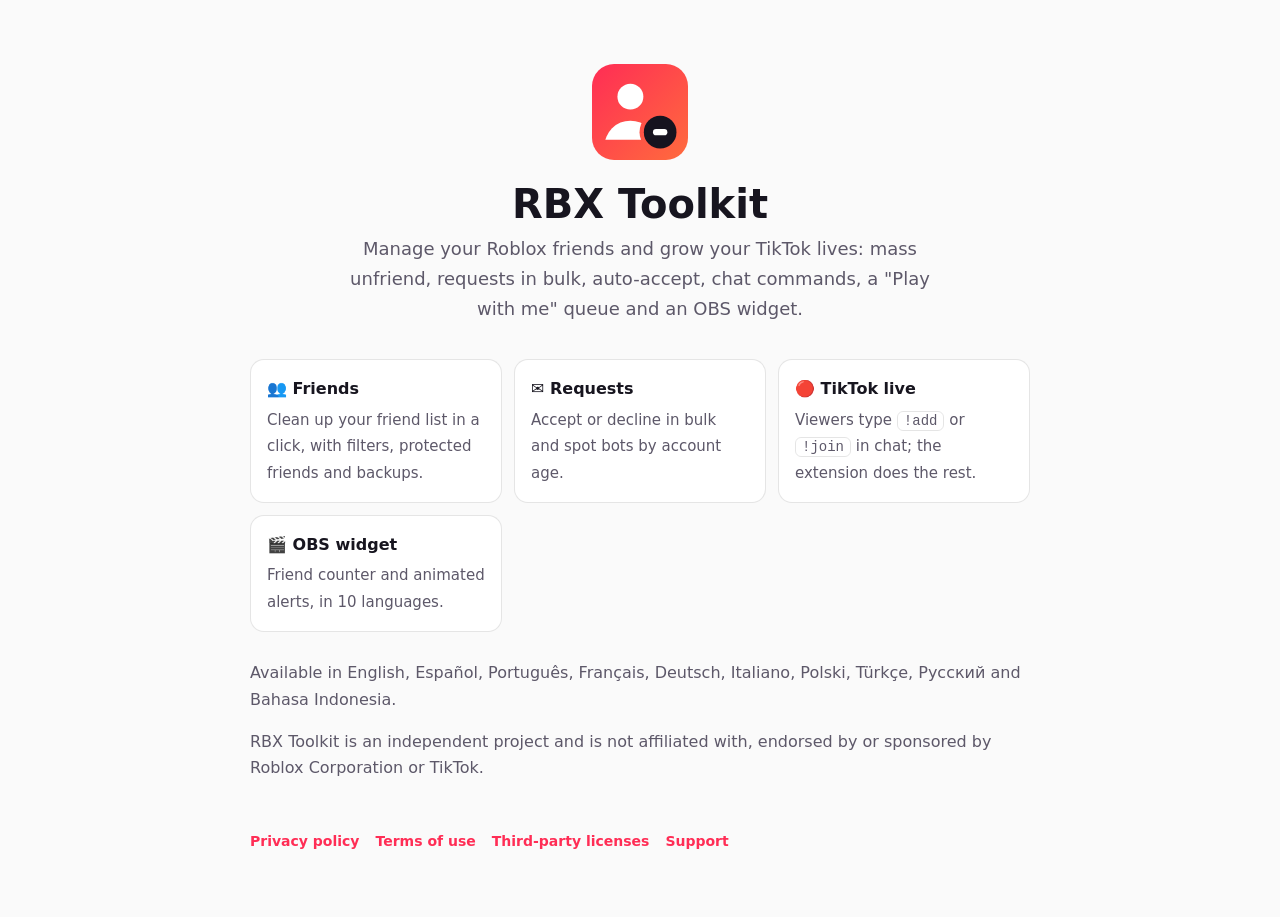
==== home.html @ 967f99e8 "Widget cifrato end-to-end, sito e pagine legali - Il widget decifra gli eventi AES-GCM con la chiave" ====
<!doctype html>
<html lang="en">
<head>
<meta charset="utf-8">
<meta name="viewport" content="width=device-width, initial-scale=1">
<title>RBX Toolkit</title>
<meta name="description" content="Roblox friend manager and TikTok live tools: mass unfriend, auto-accept requests, chat commands, OBS widget.">
<link rel="icon" href="logo.svg">
<link rel="stylesheet" href="legal.css">
<style>
  .hero { text-align: center; padding: 32px 0 8px; }
  .hero img { width: 96px; height: 96px; }
  .hero h1 { font-size: 40px; margin: 12px 0 6px; }
  .hero p { color: var(--muted); font-size: 18px; max-width: 620px; margin: 0 auto; }
  .grid { display: grid; grid-template-columns: repeat(auto-fit, minmax(230px, 1fr)); gap: 12px; margin-top: 28px; }
  .card { background: var(--surface); border: 1px solid var(--border); border-radius: 14px; padding: 16px; }
  .card strong { display: block; margin-bottom: 4px; }
  .card span { color: var(--muted); font-size: 15px; }
</style>
</head>
<body>
<main>
  <div class="hero">
    <img src="logo.svg" alt="">
    <h1>RBX Toolkit</h1>
    <p>Manage your Roblox friends and grow your TikTok lives: mass unfriend, requests in bulk, auto-accept, chat commands, a "Play with me" queue and an OBS widget.</p>
  </div>
  <div class="grid">
    <div class="card"><strong>👥 Friends</strong><span>Clean up your friend list in a click, with filters, protected friends and backups.</span></div>
    <div class="card"><strong>✉️ Requests</strong><span>Accept or decline in bulk and spot bots by account age.</span></div>
    <div class="card"><strong>🔴 TikTok live</strong><span>Viewers type <code>!add</code> or <code>!join</code> in chat; the extension does the rest.</span></div>
    <div class="card"><strong>🎬 OBS widget</strong><span>Friend counter and animated alerts, in 10 languages.</span></div>
  </div>
  <p class="muted" style="margin-top:28px">Available in English, Español, Português, Français, Deutsch, Italiano, Polski, Türkçe, Русский and Bahasa Indonesia.</p>
  <p class="muted">RBX Toolkit is an independent project and is not affiliated with, endorsed by or sponsored by Roblox Corporation or TikTok.</p>
  <footer><div class="links"><a href="privacy.html">Privacy policy</a><a href="terms.html">Terms of use</a><a href="licenses.html">Third-party licenses</a><a href="https://github.com/MichyLuna/rbx-toolkit-widget/issues">Support</a></div></footer>
</main>
</body>
</html>
---- legal.css ----
:root { --bg: #0e0d13; --surface: #17151f; --text: #f1eff7; --muted: #a39db4; --accent: #ff2d55; --border: rgba(255, 255, 255, .08); }
@media (prefers-color-scheme: light) {
  :root { --bg: #fafafa; --surface: #ffffff; --text: #17151f; --muted: #5d5869; --border: rgba(0, 0, 0, .1); }
}
* { box-sizing: border-box; }
body { margin: 0; background: var(--bg); color: var(--text); font: 16px/1.65 "Segoe UI", system-ui, -apple-system, sans-serif; }
main { max-width: 820px; margin: 0 auto; padding: 32px 20px 64px; }
header { display: flex; align-items: center; gap: 12px; margin-bottom: 8px; }
header img { width: 44px; height: 44px; }
header a { color: inherit; text-decoration: none; font-weight: 700; font-size: 18px; }
nav.lang { display: flex; gap: 8px; margin: 18px 0 8px; flex-wrap: wrap; }
nav.lang a, .links a { color: var(--accent); text-decoration: none; font-weight: 600; }
h1 { font-size: 30px; line-height: 1.2; margin: 18px 0 4px; }
h2 { font-size: 20px; margin: 32px 0 8px; }
h3 { font-size: 16px; margin: 20px 0 6px; }
p, li { color: var(--text); }
.muted { color: var(--muted); }
a { color: var(--accent); }
section.lang-block { border-top: 1px solid var(--border); margin-top: 40px; padding-top: 8px; }
table { width: 100%; border-collapse: collapse; margin: 12px 0; font-size: 15px; }
th, td { text-align: left; vertical-align: top; padding: 8px 10px; border-bottom: 1px solid var(--border); }
th { color: var(--muted); font-weight: 600; }
code { background: var(--surface); border: 1px solid var(--border); border-radius: 6px; padding: 1px 6px; font-size: 14px; }
.box { background: var(--surface); border: 1px solid var(--border); border-radius: 14px; padding: 16px 18px; margin: 16px 0; }
footer { margin-top: 48px; color: var(--muted); font-size: 14px; }
.links { display: flex; gap: 16px; flex-wrap: wrap; }
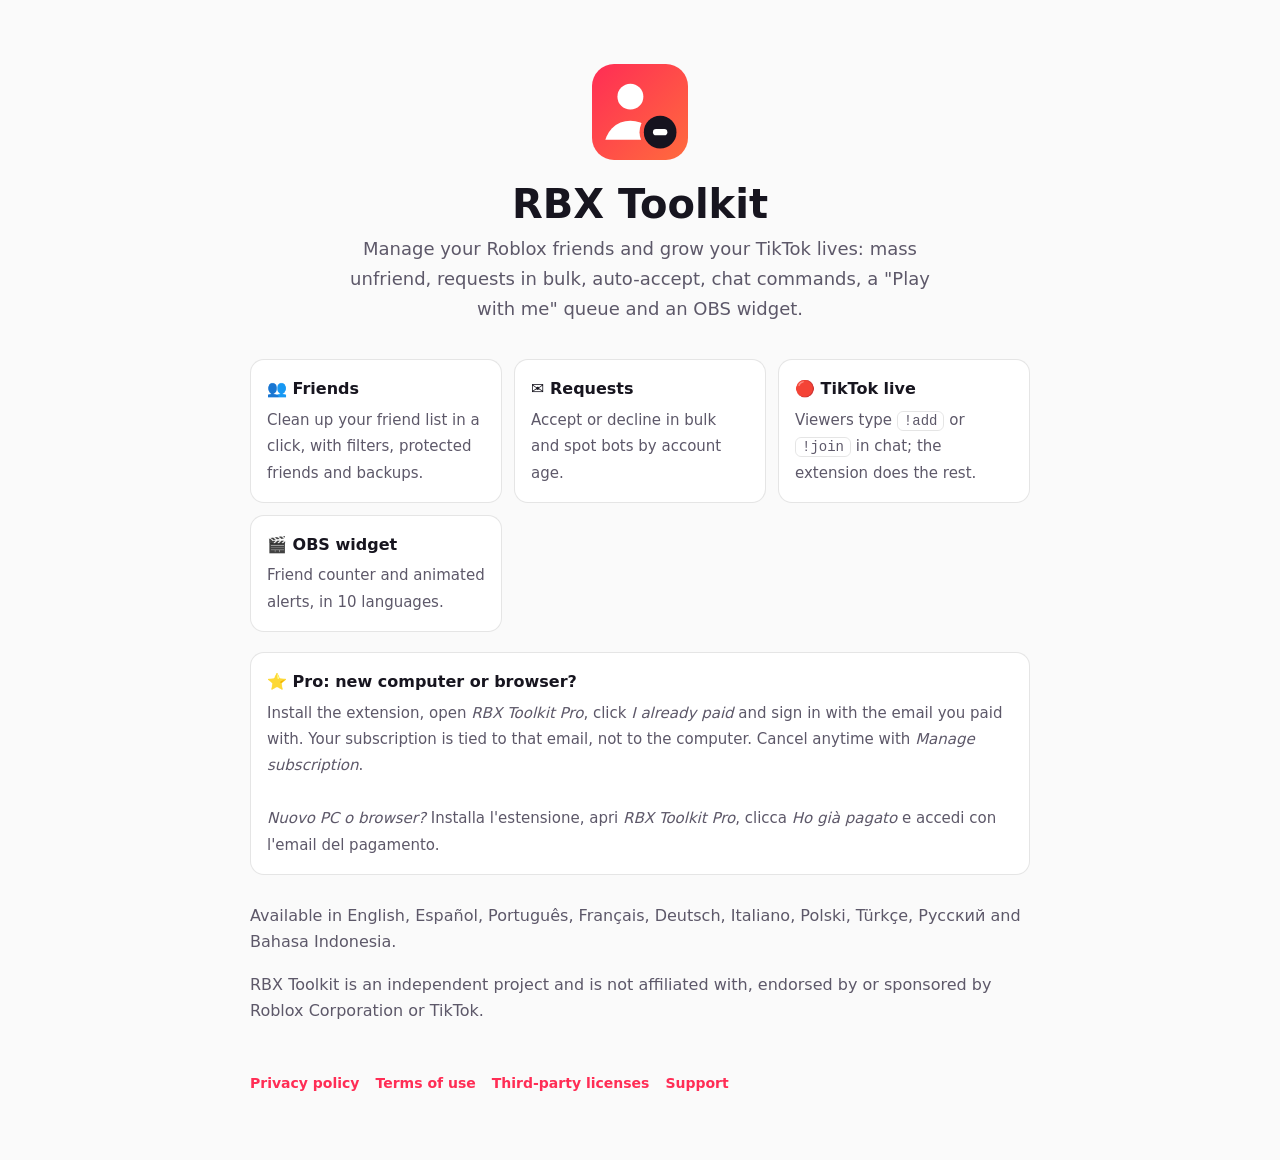
==== commit e94c38fb: "Home: come ripristinare Pro su un altro computer" ====
--- a/home.html
+++ b/home.html
@@ -31,6 +31,7 @@
     <div class="card"><strong>🔴 TikTok live</strong><span>Viewers type <code>!add</code> or <code>!join</code> in chat; the extension does the rest.</span></div>
     <div class="card"><strong>🎬 OBS widget</strong><span>Friend counter and animated alerts, in 10 languages.</span></div>
   </div>
+  <div class="card" style="margin-top:20px"><strong>⭐ Pro: new computer or browser?</strong><span>Install the extension, open <em>RBX Toolkit Pro</em>, click <em>I already paid</em> and sign in with the email you paid with. Your subscription is tied to that email, not to the computer. Cancel anytime with <em>Manage subscription</em>.<br><br><em>Nuovo PC o browser?</em> Installa l'estensione, apri <em>RBX Toolkit Pro</em>, clicca <em>Ho già pagato</em> e accedi con l'email del pagamento.</span></div>
   <p class="muted" style="margin-top:28px">Available in English, Español, Português, Français, Deutsch, Italiano, Polski, Türkçe, Русский and Bahasa Indonesia.</p>
   <p class="muted">RBX Toolkit is an independent project and is not affiliated with, endorsed by or sponsored by Roblox Corporation or TikTok.</p>
   <footer><div class="links"><a href="privacy.html">Privacy policy</a><a href="terms.html">Terms of use</a><a href="licenses.html">Third-party licenses</a><a href="https://github.com/MichyLuna/rbx-toolkit-widget/issues">Support</a></div></footer>
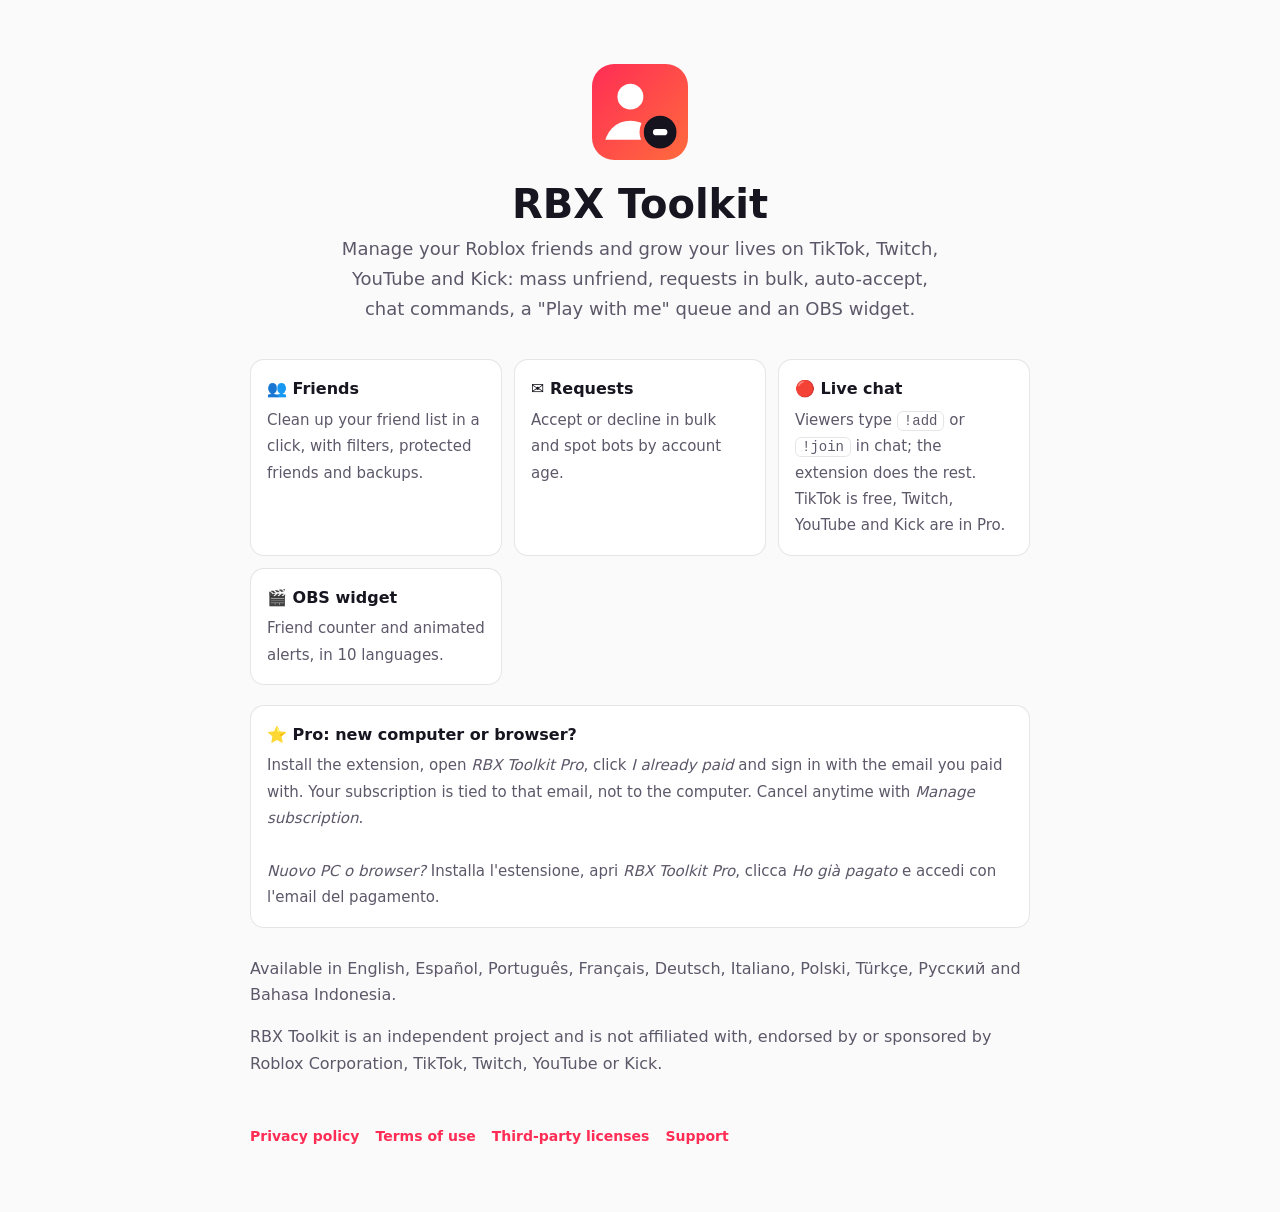
==== commit feb29c41: "Widget e pagine legali: Twitch, YouTube e Kick" ====
--- a/home.html
+++ b/home.html
@@ -4,7 +4,7 @@
 <meta charset="utf-8">
 <meta name="viewport" content="width=device-width, initial-scale=1">
 <title>RBX Toolkit</title>
-<meta name="description" content="Roblox friend manager and TikTok live tools: mass unfriend, auto-accept requests, chat commands, OBS widget.">
+<meta name="description" content="Roblox friend manager and live-stream tools for TikTok, Twitch, YouTube and Kick: mass unfriend, auto-accept requests, chat commands, OBS widget.">
 <link rel="icon" href="logo.svg">
 <link rel="stylesheet" href="legal.css">
 <style>
@@ -23,17 +23,17 @@
   <div class="hero">
     <img src="logo.svg" alt="">
     <h1>RBX Toolkit</h1>
-    <p>Manage your Roblox friends and grow your TikTok lives: mass unfriend, requests in bulk, auto-accept, chat commands, a "Play with me" queue and an OBS widget.</p>
+    <p>Manage your Roblox friends and grow your lives on TikTok, Twitch, YouTube and Kick: mass unfriend, requests in bulk, auto-accept, chat commands, a "Play with me" queue and an OBS widget.</p>
   </div>
   <div class="grid">
     <div class="card"><strong>👥 Friends</strong><span>Clean up your friend list in a click, with filters, protected friends and backups.</span></div>
     <div class="card"><strong>✉️ Requests</strong><span>Accept or decline in bulk and spot bots by account age.</span></div>
-    <div class="card"><strong>🔴 TikTok live</strong><span>Viewers type <code>!add</code> or <code>!join</code> in chat; the extension does the rest.</span></div>
+    <div class="card"><strong>🔴 Live chat</strong><span>Viewers type <code>!add</code> or <code>!join</code> in chat; the extension does the rest. TikTok is free, Twitch, YouTube and Kick are in Pro.</span></div>
     <div class="card"><strong>🎬 OBS widget</strong><span>Friend counter and animated alerts, in 10 languages.</span></div>
   </div>
   <div class="card" style="margin-top:20px"><strong>⭐ Pro: new computer or browser?</strong><span>Install the extension, open <em>RBX Toolkit Pro</em>, click <em>I already paid</em> and sign in with the email you paid with. Your subscription is tied to that email, not to the computer. Cancel anytime with <em>Manage subscription</em>.<br><br><em>Nuovo PC o browser?</em> Installa l'estensione, apri <em>RBX Toolkit Pro</em>, clicca <em>Ho già pagato</em> e accedi con l'email del pagamento.</span></div>
   <p class="muted" style="margin-top:28px">Available in English, Español, Português, Français, Deutsch, Italiano, Polski, Türkçe, Русский and Bahasa Indonesia.</p>
-  <p class="muted">RBX Toolkit is an independent project and is not affiliated with, endorsed by or sponsored by Roblox Corporation or TikTok.</p>
+  <p class="muted">RBX Toolkit is an independent project and is not affiliated with, endorsed by or sponsored by Roblox Corporation, TikTok, Twitch, YouTube or Kick.</p>
   <footer><div class="links"><a href="privacy.html">Privacy policy</a><a href="terms.html">Terms of use</a><a href="licenses.html">Third-party licenses</a><a href="https://github.com/MichyLuna/rbx-toolkit-widget/issues">Support</a></div></footer>
 </main>
 </body>
